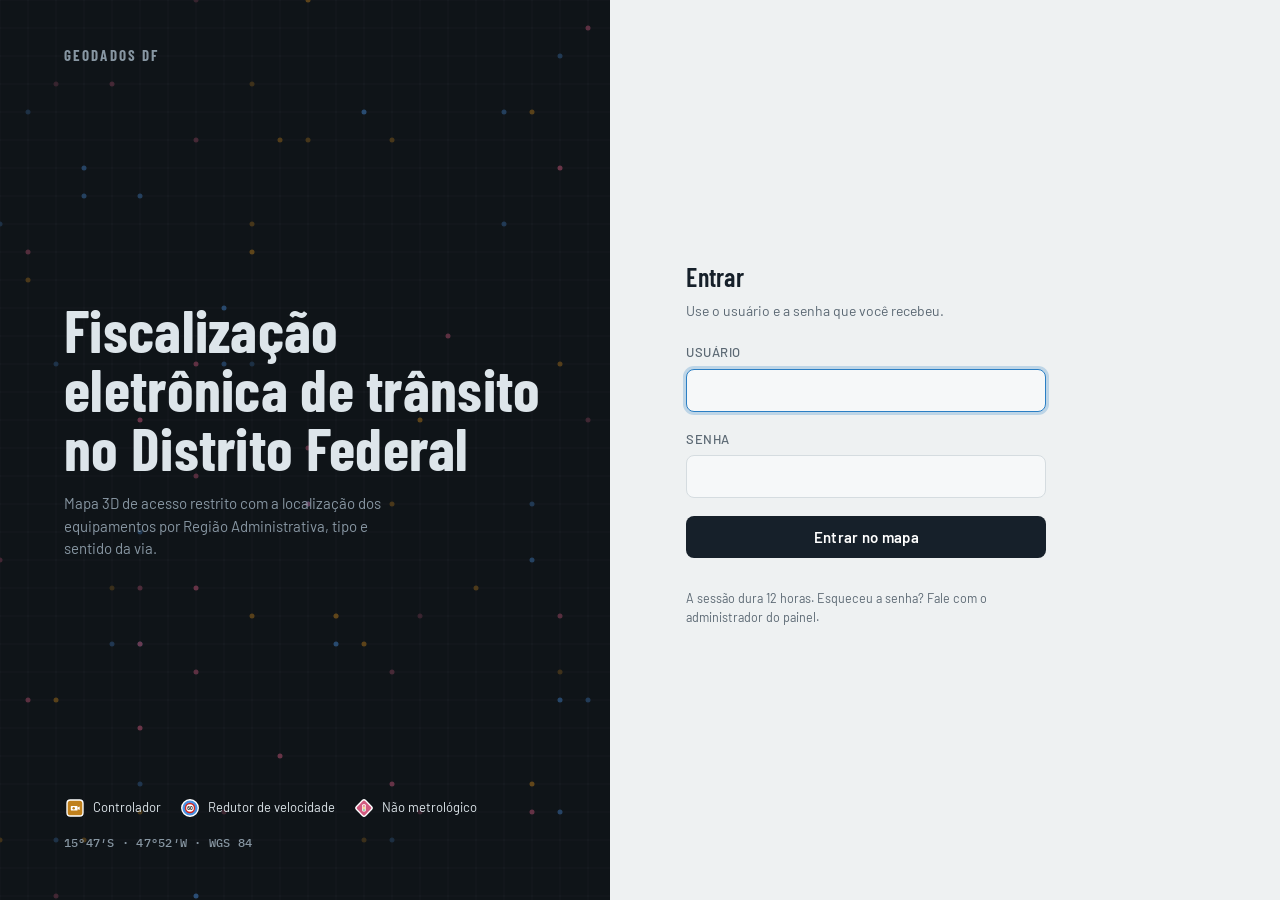
==== login.html @ 608742f1 "Add files via upload" ====
<!doctype html>
<html lang="pt-BR">
<head>
<meta charset="utf-8">
<meta name="viewport" content="width=device-width, initial-scale=1, viewport-fit=cover">
<meta name="robots" content="noindex, nofollow">
<title>GeoDados DF · Entrar</title>
<link rel="icon" href="/favicon.svg" type="image/svg+xml">
<link rel="preconnect" href="https://fonts.googleapis.com">
<link rel="preconnect" href="https://fonts.gstatic.com" crossorigin>
<link rel="stylesheet" href="https://fonts.googleapis.com/css2?family=Barlow:wght@400;500;600&family=Barlow+Condensed:wght@600;700&family=IBM+Plex+Mono:wght@400;500&display=swap">
<style>
  :root{
    --bg:#EEF1F2; --panel:#FFFFFF; --ink:#16202A; --muted:#5B6873; --line:#D5DCE0;
    --field:#F6F8F9; --focus:#2B7FC4; --err:#B3261E; --err-bg:#FCEDEC;
    --night:#0F1418; --night-ink:#DDE5EA; --night-muted:#8796A2;
    --ce:#C0801C; --re:#4A90E0; --nm:#D15A7F;
    color-scheme: light;
  }
  @media (prefers-color-scheme: dark){
    :root{ --bg:#0B1014; --panel:#141A1F; --ink:#E7ECEF; --muted:#93A1AC; --line:#26313A;
      --field:#0F1519; --focus:#4A90E0; --err:#F2B8B5; --err-bg:#3A1714; color-scheme: dark; }
  }
  *{box-sizing:border-box}
  html,body{height:100%}
  body{margin:0;background:var(--bg);color:var(--ink);font:15px/1.5 "Barlow",system-ui,sans-serif;
    display:grid;grid-template-columns:minmax(0,1fr) minmax(0,1.1fr);}
  .side{background:var(--night);color:var(--night-ink);padding:48px clamp(24px,5vw,64px);display:flex;flex-direction:column;justify-content:space-between;gap:32px;position:relative;overflow:hidden}
  .side canvas{position:absolute;inset:0;width:100%;height:100%;opacity:.55}
  .side > *{position:relative}
  .brand{font:700 15px/1 "Barlow Condensed",sans-serif;letter-spacing:.14em;text-transform:uppercase;color:var(--night-muted)}
  .side h1{font:700 clamp(38px,5vw,60px)/.98 "Barlow Condensed",sans-serif;margin:0 0 16px;text-wrap:balance;letter-spacing:.005em}
  .side p{margin:0;color:var(--night-muted);max-width:40ch}
  .coords{font:500 12px/1.6 "IBM Plex Mono",monospace;color:var(--night-muted);letter-spacing:.02em}
  .legend{display:flex;gap:18px;flex-wrap:wrap;font-size:13px;color:var(--night-ink)}
  .legend span{display:inline-flex;align-items:center;gap:7px}
  
  main{display:flex;align-items:center;padding:48px clamp(24px,6vw,96px)}
  form{width:100%;max-width:360px;display:grid;gap:18px}
  form h2{font:600 26px/1.2 "Barlow Condensed",sans-serif;letter-spacing:.01em;margin:0}
  form .sub{margin:-10px 0 4px;color:var(--muted);font-size:14px}
  label{display:grid;gap:6px;font-weight:500;font-size:13px;letter-spacing:.04em;text-transform:uppercase;color:var(--muted)}
  input{font:16px "Barlow",sans-serif;color:var(--ink);background:var(--field);border:1px solid var(--line);border-radius:8px;padding:11px 12px;outline:none;text-transform:none;letter-spacing:0}
  input:focus-visible{border-color:var(--focus);box-shadow:0 0 0 3px color-mix(in srgb,var(--focus) 25%,transparent)}
  button{font:600 15px "Barlow",sans-serif;letter-spacing:.02em;background:var(--ink);color:var(--panel);border:0;border-radius:8px;padding:12px 16px;cursor:pointer}
  button:hover{opacity:.9} button:focus-visible{outline:3px solid var(--focus);outline-offset:2px}
  .err{background:var(--err-bg);color:var(--err);border-radius:8px;padding:10px 12px;font-size:14px}
  .note{font-size:12.5px;color:var(--muted)}
  @media (max-width:760px){
    body{grid-template-columns:1fr;grid-template-rows:auto 1fr}
    .side{padding:28px 20px;gap:18px}
    .side h1{font-size:34px}
    .coords,.side p{display:none}
    main{align-items:flex-start;padding:28px 20px}
  }
</style>
</head>
<body>
  <aside class="side">
    <canvas id="bg" aria-hidden="true"></canvas>
    <div class="brand">GeoDados DF</div>
    <div>
      <h1>Fiscalização eletrônica de trânsito no Distrito Federal</h1>
      <p>Mapa 3D de acesso restrito com a localização dos equipamentos por Região Administrativa, tipo e sentido da via.</p>
    </div>
    <div style="display:grid;gap:14px">
      <div class="legend">
        <span><svg viewBox="0 0 40 40" width="22" height="22" aria-hidden="true"><rect x="5.5" y="5.5" width="29" height="29" rx="6" fill="#C0801C" stroke="#fff" stroke-width="2.5"/><g transform="translate(8.6 8.6) scale(.95)"><rect x="4" y="8" width="13" height="9" rx="1.6" fill="#fff"/><path d="M17 11l4-2v7l-4-2z" fill="#fff"/><circle cx="9.5" cy="12.5" r="2.4" fill="#C0801C"/></g></svg>Controlador</span>
        <span><svg viewBox="0 0 40 40" width="22" height="22" aria-hidden="true"><circle cx="20" cy="20" r="15" fill="#4A90E0" stroke="#fff" stroke-width="2.5"/><circle cx="20" cy="20" r="8.2" fill="#fff" stroke="#D2231E" stroke-width="2.5"/><text x="20" y="23.3" font-family="Arial" font-weight="700" font-size="9" fill="#111" text-anchor="middle">60</text></svg>Redutor de velocidade</span>
        <span><svg viewBox="0 0 40 40" width="22" height="22" aria-hidden="true"><rect x="8.5" y="8.5" width="23" height="23" rx="4" transform="rotate(45 20 20)" fill="#D15A7F" stroke="#fff" stroke-width="2.5"/><g transform="translate(10.6 10.6) scale(.78)"><rect x="8" y="3.5" width="8" height="17" rx="2.4" fill="#fff"/><circle cx="12" cy="7.3" r="1.9" fill="#D2231E"/><circle cx="12" cy="12" r="1.9" fill="#E8A300"/><circle cx="12" cy="16.7" r="1.9" fill="#1E9E4A"/></g></svg>Não metrológico</span>
      </div>
      <div class="coords">15°47′S · 47°52′W · WGS 84</div>
    </div>
  </aside>
  <main>
    <form method="post" action="/login" autocomplete="on">
      <h2>Entrar</h2>
      <p class="sub">Use o usuário e a senha que você recebeu.</p>
      <div class="err" id="err" hidden>Usuário ou senha incorretos. Confira e tente de novo.</div>
      <label for="usuario">Usuário
        <input id="usuario" name="usuario" autocomplete="username" autocapitalize="none" spellcheck="false" required autofocus>
      </label>
      <label for="senha">Senha
        <input id="senha" name="senha" type="password" autocomplete="current-password" required>
      </label>
      <input type="hidden" name="next" id="next" value="/">
      <button type="submit">Entrar no mapa</button>
      <p class="note">A sessão dura 12 horas. Esqueceu a senha? Fale com o administrador do painel.</p>
    </form>
  </main>
<script>
  const q = new URLSearchParams(location.search);
  if (q.get("erro")) {
    const e = document.getElementById("err");
    if (q.get("erro") === "limite") e.textContent = "Muitas tentativas erradas. Aguarde 15 minutos e tente de novo.";
    e.hidden = false;
  }
  if (q.get("next")) document.getElementById("next").value = q.get("next");
  // Fundo: malha de pontos como uma grade viária vista do alto
  (function(){
    const c = document.getElementById("bg"), x = c.getContext("2d");
    function draw(){
      const r = devicePixelRatio || 1, w = c.clientWidth, h = c.clientHeight;
      c.width = w*r; c.height = h*r; x.scale(r,r); x.clearRect(0,0,w,h);
      const cols = ["#C0801C","#4A90E0","#D15A7F"]; let s = 7;
      const rnd = () => (s = (s*16807) % 2147483647) / 2147483647;
      x.strokeStyle = "rgba(135,150,162,.10)"; x.lineWidth = 1;
      for (let i=0;i<w;i+=28){x.beginPath();x.moveTo(i,0);x.lineTo(i,h);x.stroke();}
      for (let j=0;j<h;j+=28){x.beginPath();x.moveTo(0,j);x.lineTo(w,j);x.stroke();}
      for (let k=0;k<90;k++){
        const px = Math.round(rnd()*w/28)*28, py = Math.round(rnd()*h/28)*28;
        x.fillStyle = cols[k%3]; x.globalAlpha = .35 + rnd()*.5;
        x.beginPath(); x.arc(px,py,2.5,0,7); x.fill();
      }
      x.globalAlpha = 1;
    }
    draw(); addEventListener("resize", draw);
  })();
</script>
</body>
</html>
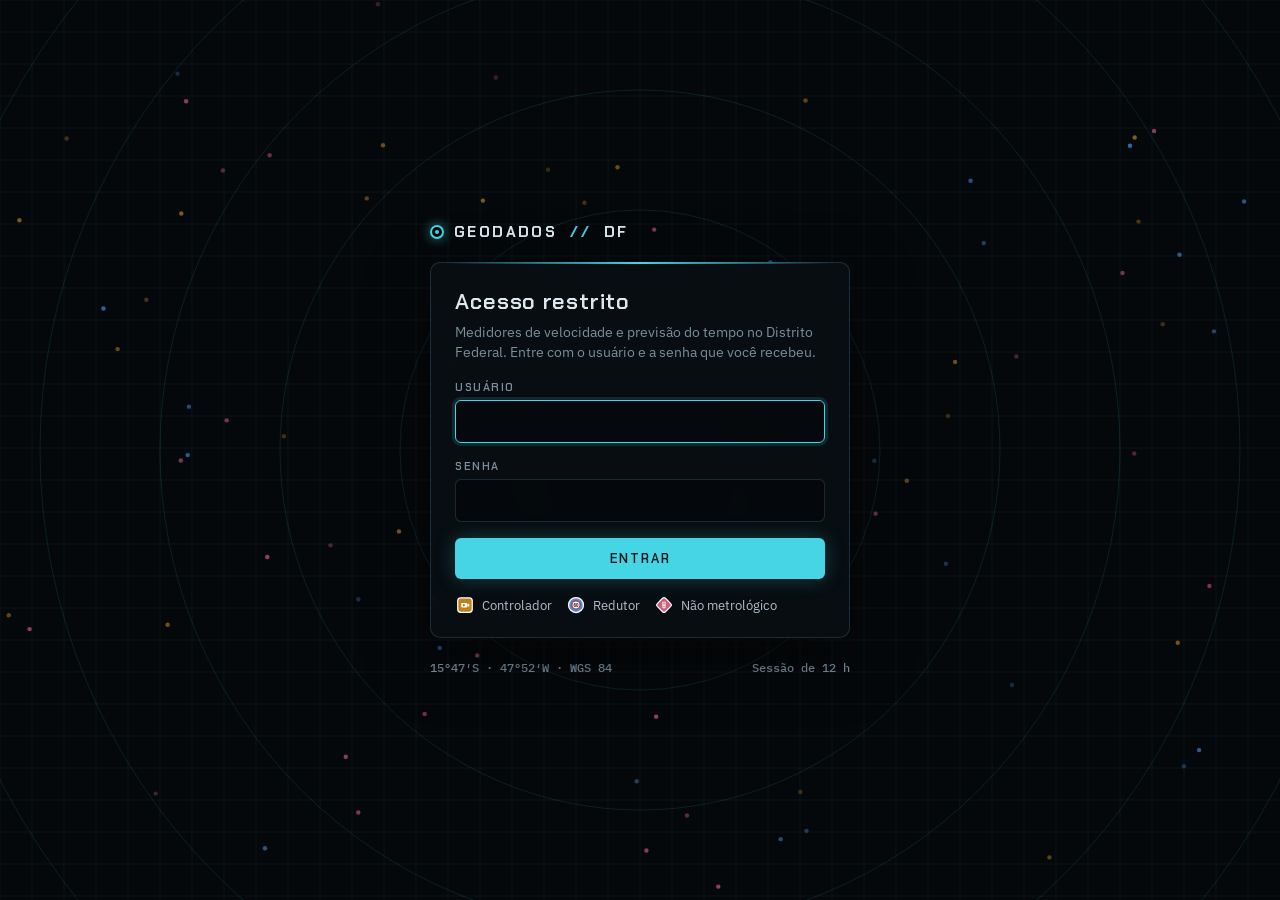
==== commit 43bccb27: "Add files via upload" ====
--- a/login.html
+++ b/login.html
@@ -8,86 +8,60 @@
 <link rel="icon" href="/favicon.svg" type="image/svg+xml">
 <link rel="preconnect" href="https://fonts.googleapis.com">
 <link rel="preconnect" href="https://fonts.gstatic.com" crossorigin>
-<link rel="stylesheet" href="https://fonts.googleapis.com/css2?family=Barlow:wght@400;500;600&family=Barlow+Condensed:wght@600;700&family=IBM+Plex+Mono:wght@400;500&display=swap">
+<link rel="stylesheet" href="https://fonts.googleapis.com/css2?family=Chakra+Petch:wght@500;600;700&family=IBM+Plex+Sans:wght@400;500;600&family=IBM+Plex+Mono:wght@400;500&display=swap">
 <style>
-  :root{
-    --bg:#EEF1F2; --panel:#FFFFFF; --ink:#16202A; --muted:#5B6873; --line:#D5DCE0;
-    --field:#F6F8F9; --focus:#2B7FC4; --err:#B3261E; --err-bg:#FCEDEC;
-    --night:#0F1418; --night-ink:#DDE5EA; --night-muted:#8796A2;
-    --ce:#C0801C; --re:#4A90E0; --nm:#D15A7F;
-    color-scheme: light;
-  }
-  @media (prefers-color-scheme: dark){
-    :root{ --bg:#0B1014; --panel:#141A1F; --ink:#E7ECEF; --muted:#93A1AC; --line:#26313A;
-      --field:#0F1519; --focus:#4A90E0; --err:#F2B8B5; --err-bg:#3A1714; color-scheme: dark; }
-  }
+  :root{--bg:#05080B;--glass:rgba(9,14,19,.86);--ink:#DCE7EE;--ink-2:#AFC0CB;--muted:#7A8F9C;--line:rgba(120,200,235,.18);
+    --accent:#46D5E5;--accent-soft:rgba(70,213,229,.14);--err:#FF8A80;color-scheme:dark}
   *{box-sizing:border-box}
-  html,body{height:100%}
-  body{margin:0;background:var(--bg);color:var(--ink);font:15px/1.5 "Barlow",system-ui,sans-serif;
-    display:grid;grid-template-columns:minmax(0,1fr) minmax(0,1.1fr);}
-  .side{background:var(--night);color:var(--night-ink);padding:48px clamp(24px,5vw,64px);display:flex;flex-direction:column;justify-content:space-between;gap:32px;position:relative;overflow:hidden}
-  .side canvas{position:absolute;inset:0;width:100%;height:100%;opacity:.55}
-  .side > *{position:relative}
-  .brand{font:700 15px/1 "Barlow Condensed",sans-serif;letter-spacing:.14em;text-transform:uppercase;color:var(--night-muted)}
-  .side h1{font:700 clamp(38px,5vw,60px)/.98 "Barlow Condensed",sans-serif;margin:0 0 16px;text-wrap:balance;letter-spacing:.005em}
-  .side p{margin:0;color:var(--night-muted);max-width:40ch}
-  .coords{font:500 12px/1.6 "IBM Plex Mono",monospace;color:var(--night-muted);letter-spacing:.02em}
-  .legend{display:flex;gap:18px;flex-wrap:wrap;font-size:13px;color:var(--night-ink)}
+  [hidden]{display:none!important}
+  html,body{height:100%;margin:0}
+  body{background:var(--bg);color:var(--ink);font:14px/1.5 "IBM Plex Sans",system-ui,sans-serif;display:grid;place-items:center;padding:24px 16px;overflow:hidden}
+  canvas{position:fixed;inset:0;width:100%;height:100%}
+  .wrap{position:relative;width:100%;max-width:420px;display:grid;gap:22px}
+  .brand{font:700 15px/1 "Chakra Petch",sans-serif;letter-spacing:.16em;display:flex;align-items:center;gap:10px}
+  .brand .sl{color:var(--accent);margin:0 .2em}
+  .mark{width:14px;height:14px;border:2px solid var(--accent);border-radius:50%;box-shadow:0 0 12px rgba(70,213,229,.6);position:relative}
+  .mark::after{content:"";position:absolute;inset:3px;border-radius:50%;background:var(--accent)}
+  form{position:relative;background:var(--glass);border:1px solid var(--line);border-radius:10px;padding:26px 24px 22px;display:grid;gap:16px;
+    backdrop-filter:blur(14px);-webkit-backdrop-filter:blur(14px);box-shadow:0 20px 60px rgba(0,0,0,.5)}
+  form::before{content:"";position:absolute;left:16px;right:16px;top:-1px;height:2px;background:linear-gradient(90deg,transparent,var(--accent),transparent)}
+  h1{margin:0;font:600 22px/1.15 "Chakra Petch",sans-serif;letter-spacing:.04em;text-wrap:balance}
+  .sub{margin:-8px 0 2px;color:var(--muted);font-size:13.5px}
+  label{display:grid;gap:6px;font:600 11px "Chakra Petch",sans-serif;letter-spacing:.14em;text-transform:uppercase;color:var(--muted)}
+  input{font:15px "IBM Plex Sans",sans-serif;color:var(--ink);background:rgba(0,0,0,.3);border:1px solid var(--line);border-radius:6px;padding:11px 12px;outline:none;letter-spacing:0;text-transform:none}
+  input:focus-visible{border-color:var(--accent);box-shadow:0 0 0 3px var(--accent-soft)}
+  button{font:600 13px "Chakra Petch",sans-serif;letter-spacing:.14em;text-transform:uppercase;background:var(--accent);color:#04161A;border:0;border-radius:6px;padding:12px 16px;cursor:pointer;box-shadow:0 0 20px rgba(70,213,229,.25)}
+  button:hover{filter:brightness(1.08)} button:focus-visible{outline:2px solid #fff;outline-offset:2px}
+  .err{border:1px solid var(--err);color:var(--err);border-radius:6px;padding:9px 12px;font-size:13.5px}
+  .foot{display:flex;justify-content:space-between;gap:12px;flex-wrap:wrap;font:500 11.5px "IBM Plex Mono",monospace;color:var(--muted)}
+  .legend{display:flex;gap:14px;flex-wrap:wrap;font-size:12.5px;color:var(--ink-2)}
   .legend span{display:inline-flex;align-items:center;gap:7px}
-  
-  main{display:flex;align-items:center;padding:48px clamp(24px,6vw,96px)}
-  form{width:100%;max-width:360px;display:grid;gap:18px}
-  form h2{font:600 26px/1.2 "Barlow Condensed",sans-serif;letter-spacing:.01em;margin:0}
-  form .sub{margin:-10px 0 4px;color:var(--muted);font-size:14px}
-  label{display:grid;gap:6px;font-weight:500;font-size:13px;letter-spacing:.04em;text-transform:uppercase;color:var(--muted)}
-  input{font:16px "Barlow",sans-serif;color:var(--ink);background:var(--field);border:1px solid var(--line);border-radius:8px;padding:11px 12px;outline:none;text-transform:none;letter-spacing:0}
-  input:focus-visible{border-color:var(--focus);box-shadow:0 0 0 3px color-mix(in srgb,var(--focus) 25%,transparent)}
-  button{font:600 15px "Barlow",sans-serif;letter-spacing:.02em;background:var(--ink);color:var(--panel);border:0;border-radius:8px;padding:12px 16px;cursor:pointer}
-  button:hover{opacity:.9} button:focus-visible{outline:3px solid var(--focus);outline-offset:2px}
-  .err{background:var(--err-bg);color:var(--err);border-radius:8px;padding:10px 12px;font-size:14px}
-  .note{font-size:12.5px;color:var(--muted)}
-  @media (max-width:760px){
-    body{grid-template-columns:1fr;grid-template-rows:auto 1fr}
-    .side{padding:28px 20px;gap:18px}
-    .side h1{font-size:34px}
-    .coords,.side p{display:none}
-    main{align-items:flex-start;padding:28px 20px}
-  }
 </style>
 </head>
 <body>
-  <aside class="side">
-    <canvas id="bg" aria-hidden="true"></canvas>
-    <div class="brand">GeoDados DF</div>
-    <div>
-      <h1>Fiscalização eletrônica de trânsito no Distrito Federal</h1>
-      <p>Mapa 3D de acesso restrito com a localização dos equipamentos por Região Administrativa, tipo e sentido da via.</p>
+<canvas id="bg" aria-hidden="true"></canvas>
+<div class="wrap">
+  <div class="brand"><span class="mark" aria-hidden="true"></span>GEODADOS<span class="sl">//</span>DF</div>
+  <form method="post" action="/login" autocomplete="on">
+    <h1>Acesso restrito</h1>
+    <p class="sub">Medidores de velocidade e previsão do tempo no Distrito Federal. Entre com o usuário e a senha que você recebeu.</p>
+    <div class="err" id="err" hidden>Usuário ou senha incorretos. Confira e tente de novo.</div>
+    <label for="usuario">Usuário
+      <input id="usuario" name="usuario" autocomplete="username" autocapitalize="none" spellcheck="false" required autofocus>
+    </label>
+    <label for="senha">Senha
+      <input id="senha" name="senha" type="password" autocomplete="current-password" required>
+    </label>
+    <input type="hidden" name="next" id="next" value="/">
+    <button type="submit">Entrar</button>
+    <div class="legend">
+      <span><svg viewBox="0 0 40 40" width="20" height="20" aria-hidden="true"><rect x="5.5" y="5.5" width="29" height="29" rx="6" fill="#C0801C" stroke="#fff" stroke-width="2.5"/><g transform="translate(8.6 8.6) scale(.95)"><rect x="4" y="8" width="13" height="9" rx="1.6" fill="#fff"/><path d="M17 11l4-2v7l-4-2z" fill="#fff"/><circle cx="9.5" cy="12.5" r="2.4" fill="#C0801C"/></g></svg>Controlador</span>
+      <span><svg viewBox="0 0 40 40" width="20" height="20" aria-hidden="true"><circle cx="20" cy="20" r="15" fill="#4A90E0" stroke="#fff" stroke-width="2.5"/><circle cx="20" cy="20" r="8.2" fill="#fff" stroke="#D2231E" stroke-width="2.5"/><text x="20" y="23.3" font-family="Arial" font-weight="700" font-size="9" fill="#111" text-anchor="middle">60</text></svg>Redutor</span>
+      <span><svg viewBox="0 0 40 40" width="20" height="20" aria-hidden="true"><rect x="8.5" y="8.5" width="23" height="23" rx="4" transform="rotate(45 20 20)" fill="#D15A7F" stroke="#fff" stroke-width="2.5"/><g transform="translate(10.6 10.6) scale(.78)"><rect x="8" y="3.5" width="8" height="17" rx="2.4" fill="#fff"/><circle cx="12" cy="7.3" r="1.9" fill="#D2231E"/><circle cx="12" cy="12" r="1.9" fill="#E8A300"/><circle cx="12" cy="16.7" r="1.9" fill="#1E9E4A"/></g></svg>Não metrológico</span>
     </div>
-    <div style="display:grid;gap:14px">
-      <div class="legend">
-        <span><svg viewBox="0 0 40 40" width="22" height="22" aria-hidden="true"><rect x="5.5" y="5.5" width="29" height="29" rx="6" fill="#C0801C" stroke="#fff" stroke-width="2.5"/><g transform="translate(8.6 8.6) scale(.95)"><rect x="4" y="8" width="13" height="9" rx="1.6" fill="#fff"/><path d="M17 11l4-2v7l-4-2z" fill="#fff"/><circle cx="9.5" cy="12.5" r="2.4" fill="#C0801C"/></g></svg>Controlador</span>
-        <span><svg viewBox="0 0 40 40" width="22" height="22" aria-hidden="true"><circle cx="20" cy="20" r="15" fill="#4A90E0" stroke="#fff" stroke-width="2.5"/><circle cx="20" cy="20" r="8.2" fill="#fff" stroke="#D2231E" stroke-width="2.5"/><text x="20" y="23.3" font-family="Arial" font-weight="700" font-size="9" fill="#111" text-anchor="middle">60</text></svg>Redutor de velocidade</span>
-        <span><svg viewBox="0 0 40 40" width="22" height="22" aria-hidden="true"><rect x="8.5" y="8.5" width="23" height="23" rx="4" transform="rotate(45 20 20)" fill="#D15A7F" stroke="#fff" stroke-width="2.5"/><g transform="translate(10.6 10.6) scale(.78)"><rect x="8" y="3.5" width="8" height="17" rx="2.4" fill="#fff"/><circle cx="12" cy="7.3" r="1.9" fill="#D2231E"/><circle cx="12" cy="12" r="1.9" fill="#E8A300"/><circle cx="12" cy="16.7" r="1.9" fill="#1E9E4A"/></g></svg>Não metrológico</span>
-      </div>
-      <div class="coords">15°47′S · 47°52′W · WGS 84</div>
-    </div>
-  </aside>
-  <main>
-    <form method="post" action="/login" autocomplete="on">
-      <h2>Entrar</h2>
-      <p class="sub">Use o usuário e a senha que você recebeu.</p>
-      <div class="err" id="err" hidden>Usuário ou senha incorretos. Confira e tente de novo.</div>
-      <label for="usuario">Usuário
-        <input id="usuario" name="usuario" autocomplete="username" autocapitalize="none" spellcheck="false" required autofocus>
-      </label>
-      <label for="senha">Senha
-        <input id="senha" name="senha" type="password" autocomplete="current-password" required>
-      </label>
-      <input type="hidden" name="next" id="next" value="/">
-      <button type="submit">Entrar no mapa</button>
-      <p class="note">A sessão dura 12 horas. Esqueceu a senha? Fale com o administrador do painel.</p>
-    </form>
-  </main>
+  </form>
+  <div class="foot"><span>15°47′S · 47°52′W · WGS 84</span><span>Sessão de 12 h</span></div>
+</div>
 <script>
   const q = new URLSearchParams(location.search);
   if (q.get("erro")) {
@@ -96,21 +70,24 @@
     e.hidden = false;
   }
   if (q.get("next")) document.getElementById("next").value = q.get("next");
-  // Fundo: malha de pontos como uma grade viária vista do alto
-  (function(){
+  // fundo: grade de radar com pontos
+  (function () {
     const c = document.getElementById("bg"), x = c.getContext("2d");
-    function draw(){
-      const r = devicePixelRatio || 1, w = c.clientWidth, h = c.clientHeight;
-      c.width = w*r; c.height = h*r; x.scale(r,r); x.clearRect(0,0,w,h);
-      const cols = ["#C0801C","#4A90E0","#D15A7F"]; let s = 7;
-      const rnd = () => (s = (s*16807) % 2147483647) / 2147483647;
-      x.strokeStyle = "rgba(135,150,162,.10)"; x.lineWidth = 1;
-      for (let i=0;i<w;i+=28){x.beginPath();x.moveTo(i,0);x.lineTo(i,h);x.stroke();}
-      for (let j=0;j<h;j+=28){x.beginPath();x.moveTo(0,j);x.lineTo(w,j);x.stroke();}
-      for (let k=0;k<90;k++){
-        const px = Math.round(rnd()*w/28)*28, py = Math.round(rnd()*h/28)*28;
-        x.fillStyle = cols[k%3]; x.globalAlpha = .35 + rnd()*.5;
-        x.beginPath(); x.arc(px,py,2.5,0,7); x.fill();
+    function draw() {
+      const r = devicePixelRatio || 1, w = innerWidth, h = innerHeight;
+      c.width = w * r; c.height = h * r; x.setTransform(r, 0, 0, r, 0, 0); x.clearRect(0, 0, w, h);
+      const cx = w / 2, cy = h / 2;
+      x.strokeStyle = "rgba(70,213,229,.07)"; x.lineWidth = 1;
+      for (let i = 0; i < w; i += 32) { x.beginPath(); x.moveTo(i, 0); x.lineTo(i, h); x.stroke(); }
+      for (let j = 0; j < h; j += 32) { x.beginPath(); x.moveTo(0, j); x.lineTo(w, j); x.stroke(); }
+      x.strokeStyle = "rgba(70,213,229,.12)";
+      for (let k = 1; k < 7; k++) { x.beginPath(); x.arc(cx, cy, k * 120, 0, Math.PI * 2); x.stroke(); }
+      let s = 7; const rnd = () => (s = (s * 16807) % 2147483647) / 2147483647;
+      const cols = ["#C0801C", "#4A90E0", "#D15A7F"];
+      for (let k = 0; k < 110; k++) {
+        const a = rnd() * Math.PI * 2, d = 60 + rnd() * Math.max(w, h) * 0.55;
+        x.fillStyle = cols[k % 3]; x.globalAlpha = .25 + rnd() * .45;
+        x.beginPath(); x.arc(cx + Math.cos(a) * d, cy + Math.sin(a) * d * 0.7, 2.2, 0, 7); x.fill();
       }
       x.globalAlpha = 1;
     }
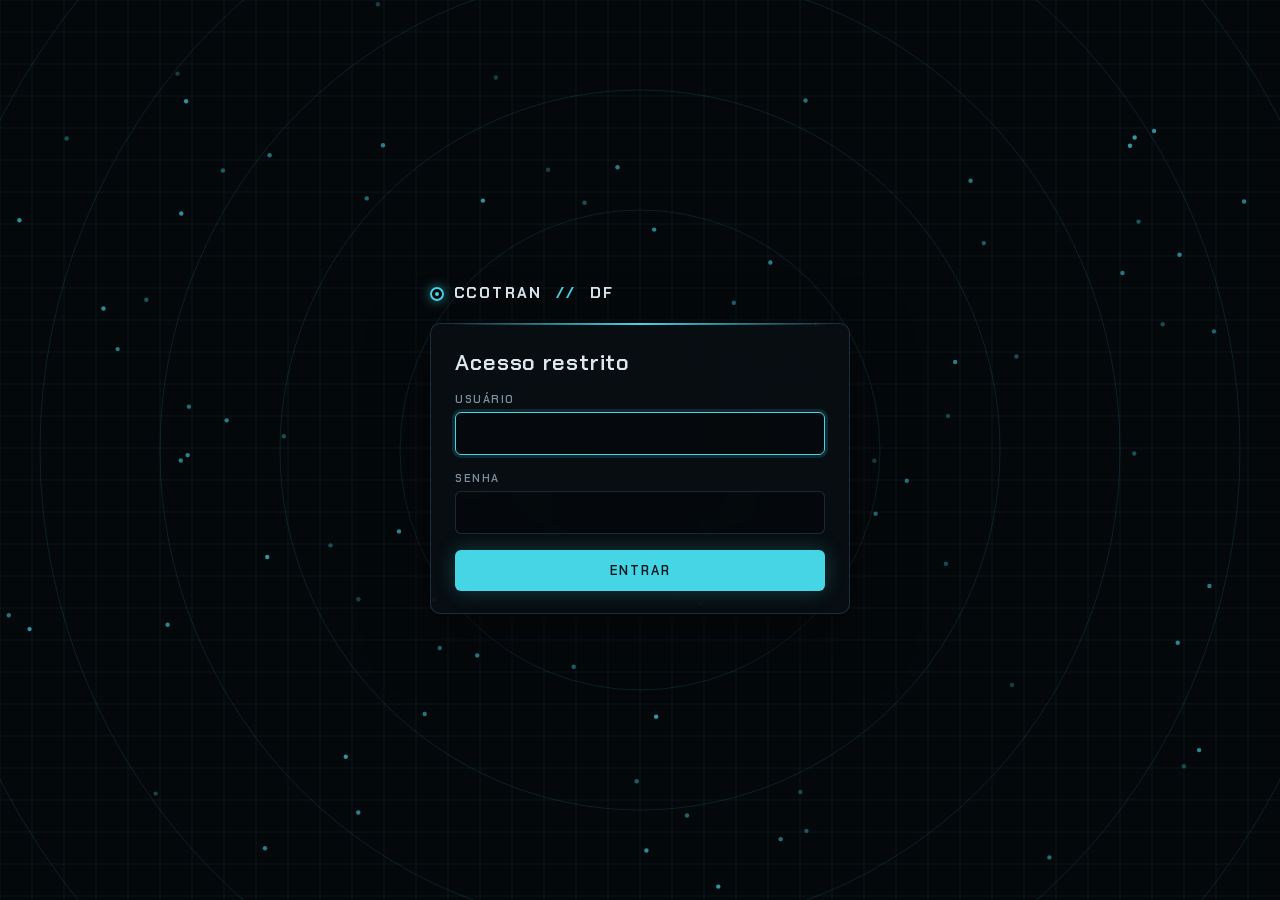
==== commit 693bb4c8: "Add files via upload" ====
--- a/login.html
+++ b/login.html
@@ -4,7 +4,7 @@
 <meta charset="utf-8">
 <meta name="viewport" content="width=device-width, initial-scale=1, viewport-fit=cover">
 <meta name="robots" content="noindex, nofollow">
-<title>GeoDados DF · Entrar</title>
+<title>CCOTRAN DF · Acesso</title>
 <link rel="icon" href="/favicon.svg" type="image/svg+xml">
 <link rel="preconnect" href="https://fonts.googleapis.com">
 <link rel="preconnect" href="https://fonts.gstatic.com" crossorigin>
@@ -41,10 +41,9 @@
 <body>
 <canvas id="bg" aria-hidden="true"></canvas>
 <div class="wrap">
-  <div class="brand"><span class="mark" aria-hidden="true"></span>GEODADOS<span class="sl">//</span>DF</div>
+  <div class="brand"><span class="mark" aria-hidden="true"></span>CCOTRAN<span class="sl">//</span>DF</div>
   <form method="post" action="/login" autocomplete="on">
     <h1>Acesso restrito</h1>
-    <p class="sub">Medidores de velocidade e previsão do tempo no Distrito Federal. Entre com o usuário e a senha que você recebeu.</p>
     <div class="err" id="err" hidden>Usuário ou senha incorretos. Confira e tente de novo.</div>
     <label for="usuario">Usuário
       <input id="usuario" name="usuario" autocomplete="username" autocapitalize="none" spellcheck="false" required autofocus>
@@ -54,13 +53,7 @@
     </label>
     <input type="hidden" name="next" id="next" value="/">
     <button type="submit">Entrar</button>
-    <div class="legend">
-      <span><svg viewBox="0 0 40 40" width="20" height="20" aria-hidden="true"><rect x="5.5" y="5.5" width="29" height="29" rx="6" fill="#C0801C" stroke="#fff" stroke-width="2.5"/><g transform="translate(8.6 8.6) scale(.95)"><rect x="4" y="8" width="13" height="9" rx="1.6" fill="#fff"/><path d="M17 11l4-2v7l-4-2z" fill="#fff"/><circle cx="9.5" cy="12.5" r="2.4" fill="#C0801C"/></g></svg>Controlador</span>
-      <span><svg viewBox="0 0 40 40" width="20" height="20" aria-hidden="true"><circle cx="20" cy="20" r="15" fill="#4A90E0" stroke="#fff" stroke-width="2.5"/><circle cx="20" cy="20" r="8.2" fill="#fff" stroke="#D2231E" stroke-width="2.5"/><text x="20" y="23.3" font-family="Arial" font-weight="700" font-size="9" fill="#111" text-anchor="middle">60</text></svg>Redutor</span>
-      <span><svg viewBox="0 0 40 40" width="20" height="20" aria-hidden="true"><rect x="8.5" y="8.5" width="23" height="23" rx="4" transform="rotate(45 20 20)" fill="#D15A7F" stroke="#fff" stroke-width="2.5"/><g transform="translate(10.6 10.6) scale(.78)"><rect x="8" y="3.5" width="8" height="17" rx="2.4" fill="#fff"/><circle cx="12" cy="7.3" r="1.9" fill="#D2231E"/><circle cx="12" cy="12" r="1.9" fill="#E8A300"/><circle cx="12" cy="16.7" r="1.9" fill="#1E9E4A"/></g></svg>Não metrológico</span>
-    </div>
   </form>
-  <div class="foot"><span>15°47′S · 47°52′W · WGS 84</span><span>Sessão de 12 h</span></div>
 </div>
 <script>
   const q = new URLSearchParams(location.search);
@@ -83,10 +76,10 @@
       x.strokeStyle = "rgba(70,213,229,.12)";
       for (let k = 1; k < 7; k++) { x.beginPath(); x.arc(cx, cy, k * 120, 0, Math.PI * 2); x.stroke(); }
       let s = 7; const rnd = () => (s = (s * 16807) % 2147483647) / 2147483647;
-      const cols = ["#C0801C", "#4A90E0", "#D15A7F"];
+      const cols = ["#46D5E5"];
       for (let k = 0; k < 110; k++) {
         const a = rnd() * Math.PI * 2, d = 60 + rnd() * Math.max(w, h) * 0.55;
-        x.fillStyle = cols[k % 3]; x.globalAlpha = .25 + rnd() * .45;
+        x.fillStyle = cols[0]; x.globalAlpha = .25 + rnd() * .45;
         x.beginPath(); x.arc(cx + Math.cos(a) * d, cy + Math.sin(a) * d * 0.7, 2.2, 0, 7); x.fill();
       }
       x.globalAlpha = 1;
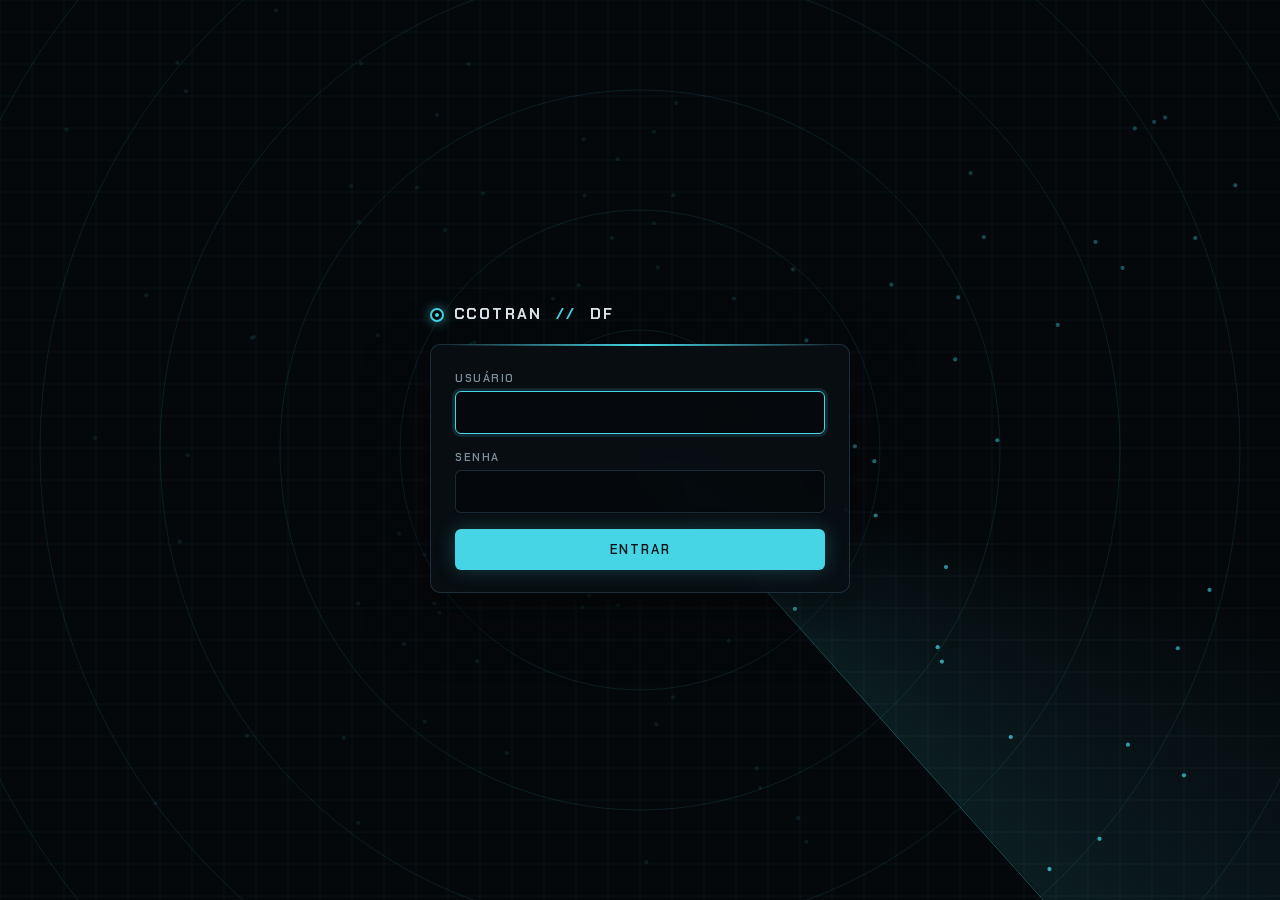
==== commit b7c6da52: "Add files via upload" ====
--- a/login.html
+++ b/login.html
@@ -24,6 +24,11 @@
   .mark::after{content:"";position:absolute;inset:3px;border-radius:50%;background:var(--accent)}
   form{position:relative;background:var(--glass);border:1px solid var(--line);border-radius:10px;padding:26px 24px 22px;display:grid;gap:16px;
     backdrop-filter:blur(14px);-webkit-backdrop-filter:blur(14px);box-shadow:0 20px 60px rgba(0,0,0,.5)}
+  .wrap{animation:entra .9s cubic-bezier(.2,.7,.2,1) both}
+  @keyframes entra{from{opacity:0;transform:translateY(10px)}to{opacity:1;transform:none}}
+  .mark{animation:pulsa 3.2s ease-in-out infinite}
+  @keyframes pulsa{50%{box-shadow:0 0 20px rgba(70,213,229,.9)}}
+  @media (prefers-reduced-motion:reduce){.wrap,.mark{animation:none}}
   form::before{content:"";position:absolute;left:16px;right:16px;top:-1px;height:2px;background:linear-gradient(90deg,transparent,var(--accent),transparent)}
   h1{margin:0;font:600 22px/1.15 "Chakra Petch",sans-serif;letter-spacing:.04em;text-wrap:balance}
   .sub{margin:-8px 0 2px;color:var(--muted);font-size:13.5px}
@@ -43,7 +48,6 @@
 <div class="wrap">
   <div class="brand"><span class="mark" aria-hidden="true"></span>CCOTRAN<span class="sl">//</span>DF</div>
   <form method="post" action="/login" autocomplete="on">
-    <h1>Acesso restrito</h1>
     <div class="err" id="err" hidden>Usuário ou senha incorretos. Confira e tente de novo.</div>
     <label for="usuario">Usuário
       <input id="usuario" name="usuario" autocomplete="username" autocapitalize="none" spellcheck="false" required autofocus>
@@ -63,28 +67,48 @@
     e.hidden = false;
   }
   if (q.get("next")) document.getElementById("next").value = q.get("next");
-  // fundo: grade de radar com pontos
+  // fundo: radar com varredura lenta; os pontos acendem quando o feixe passa
   (function () {
     const c = document.getElementById("bg"), x = c.getContext("2d");
-    function draw() {
-      const r = devicePixelRatio || 1, w = innerWidth, h = innerHeight;
-      c.width = w * r; c.height = h * r; x.setTransform(r, 0, 0, r, 0, 0); x.clearRect(0, 0, w, h);
-      const cx = w / 2, cy = h / 2;
-      x.strokeStyle = "rgba(70,213,229,.07)"; x.lineWidth = 1;
-      for (let i = 0; i < w; i += 32) { x.beginPath(); x.moveTo(i, 0); x.lineTo(i, h); x.stroke(); }
-      for (let j = 0; j < h; j += 32) { x.beginPath(); x.moveTo(0, j); x.lineTo(w, j); x.stroke(); }
-      x.strokeStyle = "rgba(70,213,229,.12)";
-      for (let k = 1; k < 7; k++) { x.beginPath(); x.arc(cx, cy, k * 120, 0, Math.PI * 2); x.stroke(); }
+    const calmo = matchMedia("(prefers-reduced-motion: reduce)").matches;
+    let w, h, cx, cy, R, base, pts = [];
+    function prepara() {
+      const r = devicePixelRatio || 1; w = innerWidth; h = innerHeight;
+      c.width = w * r; c.height = h * r; x.setTransform(r, 0, 0, r, 0, 0);
+      cx = w / 2; cy = h / 2; R = Math.hypot(w, h) / 2;
+      base = document.createElement("canvas"); base.width = w * r; base.height = h * r;
+      const b = base.getContext("2d"); b.setTransform(r, 0, 0, r, 0, 0);
+      b.strokeStyle = "rgba(70,213,229,.06)"; b.lineWidth = 1;
+      for (let i = 0; i < w; i += 32) { b.beginPath(); b.moveTo(i, 0); b.lineTo(i, h); b.stroke(); }
+      for (let j = 0; j < h; j += 32) { b.beginPath(); b.moveTo(0, j); b.lineTo(w, j); b.stroke(); }
+      b.strokeStyle = "rgba(70,213,229,.11)";
+      for (let k = 1; k < 8; k++) { b.beginPath(); b.arc(cx, cy, k * 120, 0, Math.PI * 2); b.stroke(); }
       let s = 7; const rnd = () => (s = (s * 16807) % 2147483647) / 2147483647;
-      const cols = ["#46D5E5"];
-      for (let k = 0; k < 110; k++) {
-        const a = rnd() * Math.PI * 2, d = 60 + rnd() * Math.max(w, h) * 0.55;
-        x.fillStyle = cols[0]; x.globalAlpha = .25 + rnd() * .45;
-        x.beginPath(); x.arc(cx + Math.cos(a) * d, cy + Math.sin(a) * d * 0.7, 2.2, 0, 7); x.fill();
+      pts = Array.from({ length: 120 }, () => { const a = rnd() * Math.PI * 2, d = 60 + rnd() * R * 0.9; return { x: cx + Math.cos(a) * d, y: cy + Math.sin(a) * d * 0.72, a: Math.atan2(Math.sin(a) * d * 0.72, Math.cos(a) * d) }; });
+    }
+    function quadro(t) {
+      x.clearRect(0, 0, w, h);
+      x.drawImage(base, 0, 0, w, h);
+      const ang = calmo ? -1 : (t / 9000) * Math.PI * 2 % (Math.PI * 2);   // uma volta a cada 9 s
+      if (!calmo) {
+        const g = x.createConicGradient ? x.createConicGradient(ang - 0.6, cx, cy) : null;
+        if (g) {
+          g.addColorStop(0, "rgba(70,213,229,0)"); g.addColorStop(0.095, "rgba(70,213,229,.10)"); g.addColorStop(0.0955, "rgba(70,213,229,0)");
+          x.fillStyle = g; x.beginPath(); x.moveTo(cx, cy); x.arc(cx, cy, R, ang - 0.6, ang); x.closePath(); x.fill();
+        }
+        x.strokeStyle = "rgba(70,213,229,.35)"; x.lineWidth = 1;
+        x.beginPath(); x.moveTo(cx, cy); x.lineTo(cx + Math.cos(ang) * R, cy + Math.sin(ang) * R); x.stroke();
       }
-      x.globalAlpha = 1;
+      for (const p of pts) {
+        let d = ang - p.a; d = ((d % (Math.PI * 2)) + Math.PI * 2) % (Math.PI * 2);
+        const brilho = calmo ? 0.4 : Math.max(0.12, 1 - d / 2.2);
+        x.fillStyle = `rgba(70,213,229,${(brilho * 0.8).toFixed(3)})`;
+        x.beginPath(); x.arc(p.x, p.y, 2.1, 0, 7); x.fill();
+      }
+      if (!calmo) requestAnimationFrame(quadro);
     }
-    draw(); addEventListener("resize", draw);
+    prepara(); addEventListener("resize", prepara);
+    requestAnimationFrame(quadro);
   })();
 </script>
 </body>
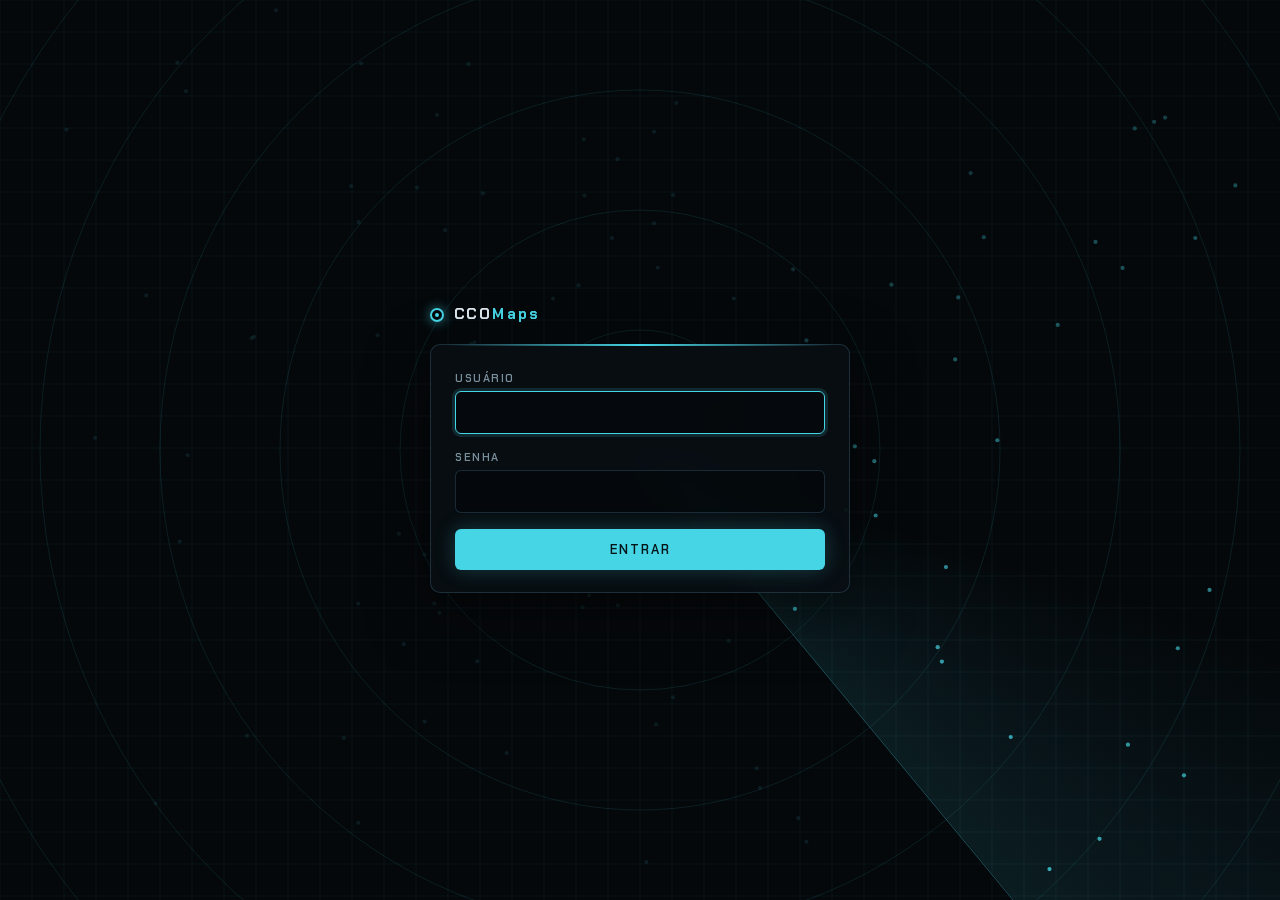
==== commit 6cf3363a: "Add files via upload" ====
--- a/login.html
+++ b/login.html
@@ -4,7 +4,7 @@
 <meta charset="utf-8">
 <meta name="viewport" content="width=device-width, initial-scale=1, viewport-fit=cover">
 <meta name="robots" content="noindex, nofollow">
-<title>CCOTRAN DF · Acesso</title>
+<title>CCOMaps · Acesso</title>
 <link rel="icon" href="/favicon.svg" type="image/svg+xml">
 <link rel="preconnect" href="https://fonts.googleapis.com">
 <link rel="preconnect" href="https://fonts.gstatic.com" crossorigin>
@@ -20,6 +20,7 @@
   .wrap{position:relative;width:100%;max-width:420px;display:grid;gap:22px}
   .brand{font:700 15px/1 "Chakra Petch",sans-serif;letter-spacing:.16em;display:flex;align-items:center;gap:10px}
   .brand .sl{color:var(--accent);margin:0 .2em}
+  .brand .hl{color:var(--accent)}
   .mark{width:14px;height:14px;border:2px solid var(--accent);border-radius:50%;box-shadow:0 0 12px rgba(70,213,229,.6);position:relative}
   .mark::after{content:"";position:absolute;inset:3px;border-radius:50%;background:var(--accent)}
   form{position:relative;background:var(--glass);border:1px solid var(--line);border-radius:10px;padding:26px 24px 22px;display:grid;gap:16px;
@@ -46,7 +47,7 @@
 <body>
 <canvas id="bg" aria-hidden="true"></canvas>
 <div class="wrap">
-  <div class="brand"><span class="mark" aria-hidden="true"></span>CCOTRAN<span class="sl">//</span>DF</div>
+  <div class="brand"><span class="mark" aria-hidden="true"></span><span>CCO<span class="hl">Maps</span></span></div>
   <form method="post" action="/login" autocomplete="on">
     <div class="err" id="err" hidden>Usuário ou senha incorretos. Confira e tente de novo.</div>
     <label for="usuario">Usuário
